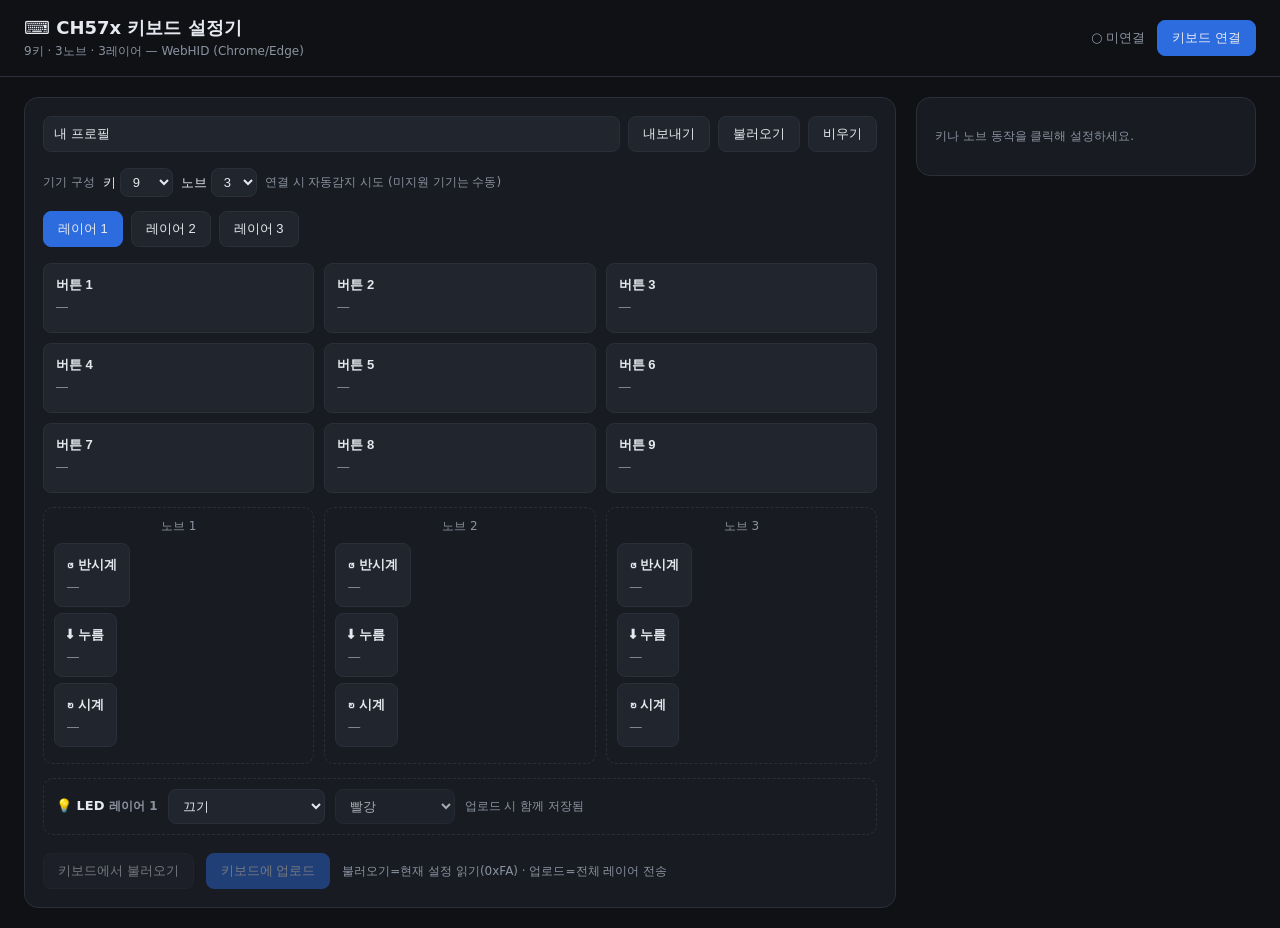
==== web/index.html @ 6733ec05 "UI: 기기 구성 수동 선택(키/노브 개수) + 자동감지 best-effort 폴백 - 0xfb 미지원 펌웨어용 수동 셀렉터(localStorage 저장) - 자동감지 성공 시 자" ====
<!DOCTYPE html>
<html lang="ko">
<head>
  <meta charset="UTF-8">
  <meta name="viewport" content="width=device-width, initial-scale=1.0">
  <title>CH57x 매크로 키보드 설정기</title>
  <link rel="stylesheet" href="style.css">
</head>
<body>
  <header>
    <div class="brand">
      <h1>⌨ CH57x 키보드 설정기</h1>
      <span class="dim">9키 · 3노브 · 3레이어 — WebHID (Chrome/Edge)</span>
    </div>
    <div class="hdr-actions">
      <span id="status" class="status off">○ 미연결</span>
      <button id="connectBtn" class="primary">키보드 연결</button>
    </div>
  </header>

  <main>
    <section class="panel">
      <div class="profile-bar">
        <input id="profileName" placeholder="프로필 이름">
        <button id="exportBtn">내보내기</button>
        <label class="filebtn">불러오기<input id="importInput" type="file" accept="application/json" hidden></label>
        <button id="resetBtn">비우기</button>
      </div>
      <div class="dev-cfg">
        <span class="dim">기기 구성</span>
        <label>키 <select id="cfgKeys"></select></label>
        <label>노브 <select id="cfgKnobs"></select></label>
        <span class="dim">연결 시 자동감지 시도 (미지원 기기는 수동)</span>
      </div>
      <div id="layers" class="tabs"></div>
      <div id="buttonGrid" class="grid"></div>
      <div id="knobPanel" class="knobs"></div>

      <div class="led-bar">
        <span class="led-title">💡 LED <span id="ledLayerLabel" class="dim"></span></span>
        <select id="ledMode"></select>
        <select id="ledColor"></select>
        <span class="dim">업로드 시 함께 저장됨</span>
      </div>
      <div class="upload-bar">
        <button id="downloadBtn" disabled>키보드에서 불러오기</button>
        <button id="uploadBtn" class="primary" disabled>키보드에 업로드</button>
        <progress id="progress" value="0" max="1" style="display:none"></progress>
        <span class="dim">불러오기=현재 설정 읽기(0xFA) · 업로드=전체 레이어 전송</span>
      </div>
      <details id="diagWrap" class="dbg" style="display:none">
        <summary>장치 진단 (REPORT_ID 확정용)</summary>
        <pre id="diag"></pre>
      </details>

      <details id="reWrap" class="dbg" style="display:none">
        <summary>🔬 RE 콘솔 — 현재 설정 읽기 실험 (input report id 3 탐색)</summary>
        <p class="hint">키보드가 보내는 input 리포트를 실시간 표시합니다. 아래로 후보 명령을 보내고
          응답이 오는지 관찰하세요. (보내는 바이트는 03 으로 시작 — 03 은 리포트ID로 자동 처리)</p>
        <div class="re-send">
          <input id="reHex" placeholder="예: 03 fb 00  또는  03 f1 01" value="03 fb 00">
          <button id="reSend">전송</button>
          <button id="reClear">로그 지우기</button>
        </div>
        <div class="re-presets">
          <button class="re-probe" data-hex="03 fb 00">03 fb (읽기?)</button>
          <button class="re-probe" data-hex="03 f1 00">03 f1</button>
          <button class="re-probe" data-hex="03 fc 00">03 fc</button>
          <button class="re-probe" data-hex="03 a1 00">03 a1</button>
          <button class="re-probe" data-hex="03 fe 01 01">03 fe 01 01 (키1 조회?)</button>
          <button class="re-probe" data-hex="03 fd fe ff">03 fd fe ff (종료)</button>
        </div>
        <pre id="reLog">대기 중… (연결 후 키를 눌러보거나 명령을 전송하세요)</pre>
      </details>
    </section>

    <aside id="editor" class="panel editor"></aside>
  </main>

  <div id="toast" class="toast"></div>
  <script type="module" src="js/app.js"></script>
</body>
</html>
---- web/style.css ----
:root {
  --bg: #0f1115; --panel: #181b22; --tile: #21252e; --tile-sel: #2d6cdf;
  --border: #2a2f3a; --text: #e6e9ef; --dim: #8b93a1; --primary: #2d6cdf; --ok: #34c759;
}
* { box-sizing: border-box; }
body {
  margin: 0; background: var(--bg); color: var(--text);
  font-family: -apple-system, "Segoe UI", "Malgun Gothic", system-ui, sans-serif;
}
header {
  display: flex; justify-content: space-between; align-items: center;
  padding: 16px 24px; border-bottom: 1px solid var(--border);
}
.brand h1 { margin: 0; font-size: 18px; }
.dim { color: var(--dim); font-size: 12px; }
.hdr-actions { display: flex; align-items: center; gap: 12px; }
.status { font-size: 13px; }
.status.ok { color: var(--ok); }
.status.off { color: var(--dim); }

button, .filebtn {
  background: var(--tile); color: var(--text); border: 1px solid var(--border);
  border-radius: 8px; padding: 8px 14px; font-size: 13px; cursor: pointer;
}
button:hover, .filebtn:hover { border-color: var(--primary); }
button.primary { background: var(--primary); border-color: var(--primary); }
button:disabled { opacity: .45; cursor: not-allowed; }

main { display: grid; grid-template-columns: 1fr 340px; gap: 20px; padding: 20px 24px; align-items: start; }
.panel { background: var(--panel); border: 1px solid var(--border); border-radius: 14px; padding: 18px; }

.profile-bar { display: flex; gap: 8px; margin-bottom: 16px; }
.profile-bar input { flex: 1; }
input, select {
  background: var(--tile); color: var(--text); border: 1px solid var(--border);
  border-radius: 8px; padding: 8px 10px; font-size: 13px;
}

.dev-cfg { display: flex; align-items: center; gap: 8px; margin-bottom: 14px; flex-wrap: wrap; font-size: 13px; }
.dev-cfg label { color: var(--text); display: inline-flex; align-items: center; gap: 4px; }
.dev-cfg select { padding: 5px 8px; }
.tabs { display: flex; gap: 8px; margin-bottom: 16px; }
.tab.active { background: var(--primary); border-color: var(--primary); }
.tab.act { margin-left: auto; background: transparent; }
.tab.act:hover:not(:disabled) { border-color: var(--ok); color: var(--ok); }

.led-bar { display: flex; align-items: center; gap: 10px; margin-top: 14px; flex-wrap: wrap;
  padding: 10px 12px; border: 1px dashed var(--border); border-radius: 10px; }
.led-title { font-size: 13px; font-weight: 600; }
.led-bar select { min-width: 120px; }

.grid { display: grid; grid-template-columns: repeat(3, 1fr); gap: 10px; }
.tile {
  display: flex; flex-direction: column; align-items: flex-start; gap: 6px;
  min-height: 70px; padding: 12px; text-align: left;
}
.tile.sel { border-color: var(--tile-sel); box-shadow: 0 0 0 2px rgba(45,108,223,.35); }
.tile-top { font-weight: 600; font-size: 13px; }
.tile-sub { color: var(--dim); font-size: 12px; word-break: break-all; }

.knobs { display: grid; grid-template-columns: repeat(3, 1fr); gap: 10px; margin-top: 14px; }
.knob { border: 1px dashed var(--border); border-radius: 10px; padding: 10px; }
.knob-h { font-size: 12px; color: var(--dim); margin-bottom: 8px; text-align: center; }
.knob .tile { min-height: 48px; margin-bottom: 6px; }

.upload-bar { display: flex; align-items: center; gap: 12px; margin-top: 18px; flex-wrap: wrap; }
progress { width: 160px; }

.editor h3 { margin: 0 0 12px; font-size: 15px; }
.editor label { display: block; margin: 10px 0; font-size: 13px; color: var(--dim); }
.editor select, .editor input[type=number] { width: 100%; margin-top: 4px; }
.mods { display: flex; flex-wrap: wrap; gap: 10px; margin: 10px 0; }
.chk { display: inline-flex !important; align-items: center; gap: 5px; margin: 0 !important; color: var(--text); }
.chk input { width: auto; }
.ed-actions { display: flex; gap: 8px; margin-top: 14px; }
.hint { color: var(--dim); font-size: 12px; }
.dbg { margin-top: 14px; }
.dbg pre { background: #0b0d11; border: 1px solid var(--border); border-radius: 8px; padding: 10px; font-size: 11px; overflow-x: auto; color: #9fe6a0; white-space: pre-wrap; word-break: break-all; max-height: 280px; overflow-y: auto; }
.re-send { display: flex; gap: 8px; margin: 8px 0; }
.re-send input { flex: 1; font-family: monospace; }
.re-presets { display: flex; flex-wrap: wrap; gap: 6px; margin-bottom: 8px; }
.re-probe { font-size: 11px; padding: 5px 9px; font-family: monospace; }

.toast {
  position: fixed; bottom: 24px; left: 50%; transform: translateX(-50%) translateY(20px);
  background: #000; border: 1px solid var(--border); padding: 10px 18px; border-radius: 10px;
  opacity: 0; transition: .25s; pointer-events: none; font-size: 13px;
}
.toast.show { opacity: 1; transform: translateX(-50%) translateY(0); }

@media (max-width: 800px) { main { grid-template-columns: 1fr; } }
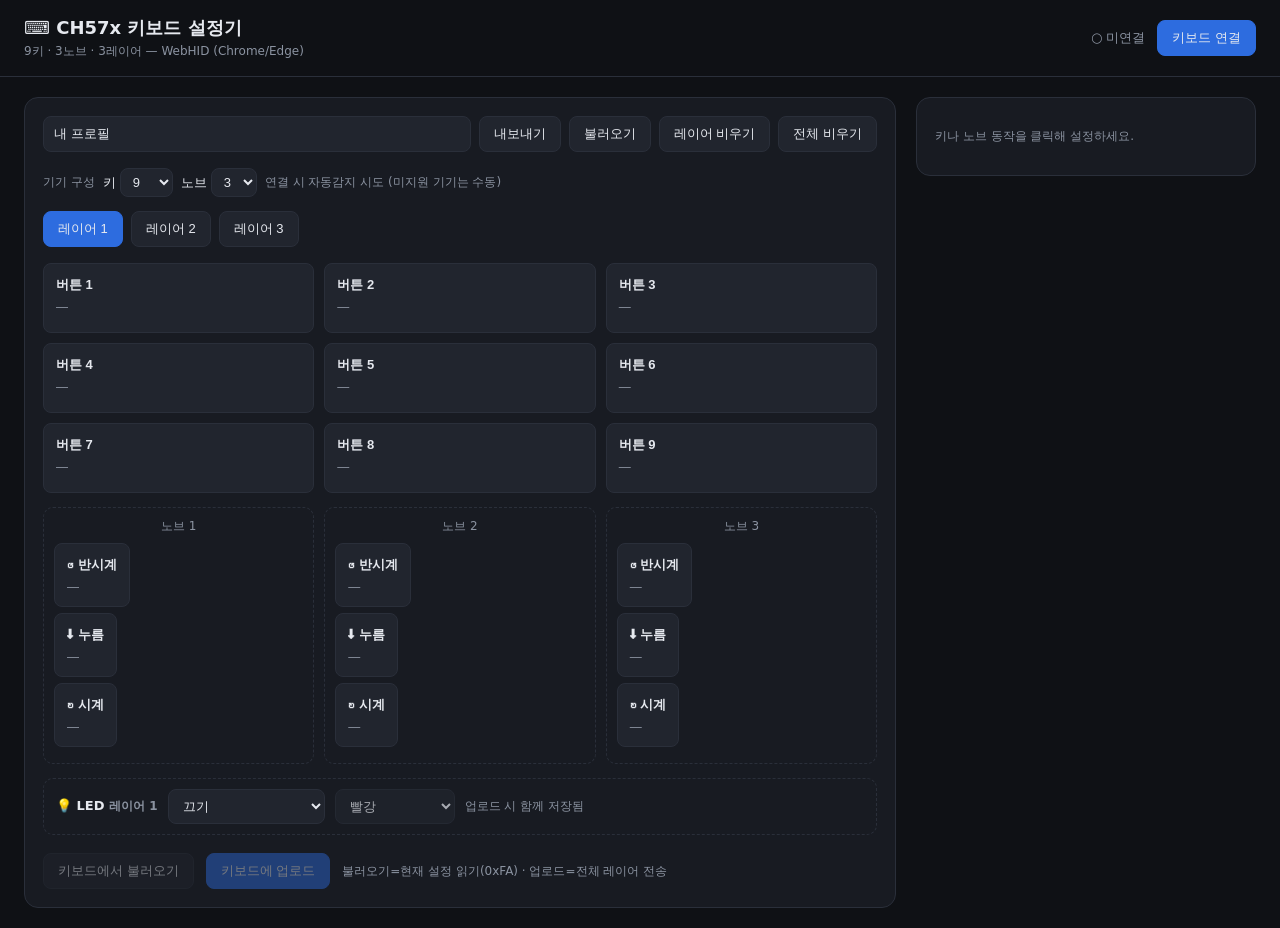
==== commit ec3066c1: "기능 4종: 상용구(텍스트매크로)·다단계 시퀀스·레이어/전체 비우기·마우스 UI 정리 - 상용구: 텍스트 입력 → 키 시퀀스 자동변환(US배열, 최대18자), CHAR_TO_ACC" ====
--- a/web/index.html
+++ b/web/index.html
@@ -24,7 +24,8 @@
         <input id="profileName" placeholder="프로필 이름">
         <button id="exportBtn">내보내기</button>
         <label class="filebtn">불러오기<input id="importInput" type="file" accept="application/json" hidden></label>
-        <button id="resetBtn">비우기</button>
+        <button id="clearLayerBtn">레이어 비우기</button>
+        <button id="resetBtn">전체 비우기</button>
       </div>
       <div class="dev-cfg">
         <span class="dim">기기 구성</span>
--- a/web/style.css
+++ b/web/style.css
@@ -72,6 +72,13 @@
 .mods { display: flex; flex-wrap: wrap; gap: 10px; margin: 10px 0; }
 .chk { display: inline-flex !important; align-items: center; gap: 5px; margin: 0 !important; color: var(--text); }
 .chk input { width: auto; }
+.editor textarea { width: 100%; margin-top: 4px; background: var(--tile); color: var(--text); border: 1px solid var(--border); border-radius: 8px; padding: 8px 10px; font-size: 13px; resize: vertical; font-family: inherit; }
+.step { display: flex; align-items: center; gap: 8px; padding: 8px; margin: 6px 0; border: 1px solid var(--border); border-radius: 8px; flex-wrap: wrap; }
+.step-n { width: 18px; height: 18px; flex: none; display: flex; align-items: center; justify-content: center; background: var(--primary); border-radius: 50%; font-size: 11px; }
+.step .mods { margin: 0; gap: 6px; }
+.step .step-key { flex: 1; min-width: 90px; }
+.step-del { padding: 3px 8px; font-size: 11px; }
+#addStep { font-size: 12px; padding: 6px 10px; margin-top: 4px; }
 .ed-actions { display: flex; gap: 8px; margin-top: 14px; }
 .hint { color: var(--dim); font-size: 12px; }
 .dbg { margin-top: 14px; }
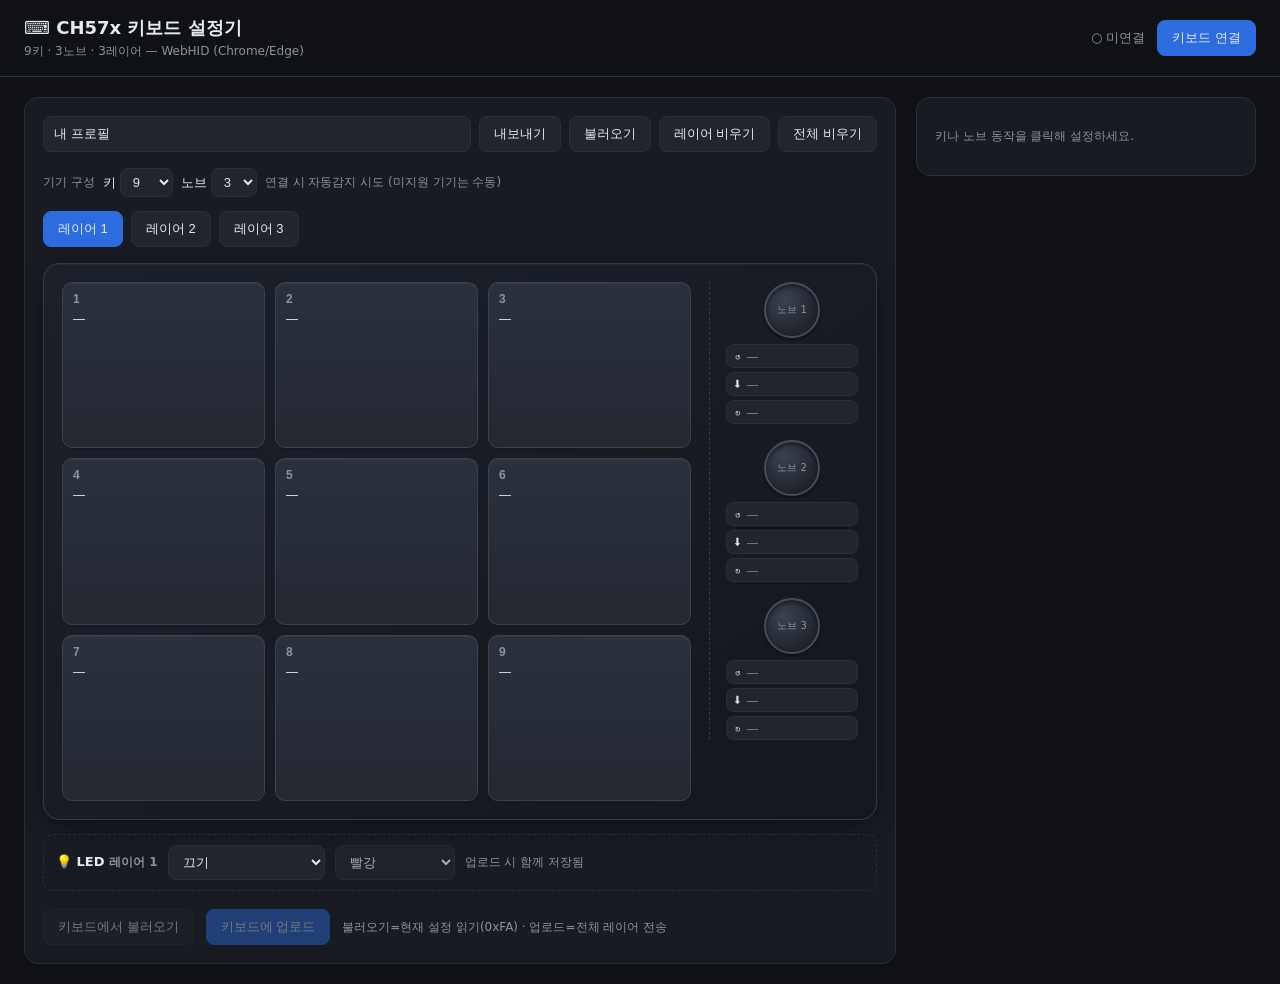
==== commit 24be22a5: "UX 개편: 실기형 디바이스 레이아웃(키캡 3x3 + 우측 노브 다이얼) + 동작종류 버튼화 - 디바이스 프레임/키캡 스타일(바인딩시 강조), 노브를 오른쪽 다이얼+액션칩으로 - " ====
--- a/web/index.html
+++ b/web/index.html
@@ -34,8 +34,10 @@
         <span class="dim">연결 시 자동감지 시도 (미지원 기기는 수동)</span>
       </div>
       <div id="layers" class="tabs"></div>
-      <div id="buttonGrid" class="grid"></div>
-      <div id="knobPanel" class="knobs"></div>
+      <div id="device" class="device">
+        <div id="keys" class="keys"></div>
+        <div id="dials" class="dials"></div>
+      </div>
 
       <div class="led-bar">
         <span class="led-title">💡 LED <span id="ledLayerLabel" class="dim"></span></span>
--- a/web/style.css
+++ b/web/style.css
@@ -49,19 +49,53 @@
 .led-title { font-size: 13px; font-weight: 600; }
 .led-bar select { min-width: 120px; }
 
-.grid { display: grid; grid-template-columns: repeat(3, 1fr); gap: 10px; }
-.tile {
+/* realistic device frame: keys on left, knobs on right */
+.device {
+  display: flex; gap: 18px; align-items: flex-start;
+  background: linear-gradient(145deg, #1c2029, #14171d);
+  border: 1px solid #333a47; border-radius: 16px; padding: 18px;
+  box-shadow: inset 0 1px 0 rgba(255,255,255,.04), 0 6px 20px rgba(0,0,0,.35);
+}
+.keys { display: grid; gap: 10px; flex: 1; }
+.keycap {
   display: flex; flex-direction: column; align-items: flex-start; gap: 6px;
-  min-height: 70px; padding: 12px; text-align: left;
+  aspect-ratio: 1 / 0.82; min-height: 72px; padding: 9px 10px; text-align: left;
+  background: linear-gradient(180deg, #2b313c, #232831);
+  border: 1px solid #3a4250; border-radius: 10px;
+  box-shadow: 0 2px 0 #161a20, inset 0 1px 0 rgba(255,255,255,.05);
+  transition: transform .05s, border-color .1s;
 }
-.tile.sel { border-color: var(--tile-sel); box-shadow: 0 0 0 2px rgba(45,108,223,.35); }
-.tile-top { font-weight: 600; font-size: 13px; }
-.tile-sub { color: var(--dim); font-size: 12px; word-break: break-all; }
+.keycap:hover { border-color: var(--primary); }
+.keycap:active { transform: translateY(1px); }
+.keycap.bound { border-color: #3f6; box-shadow: 0 2px 0 #161a20, inset 0 0 0 1px rgba(51,255,120,.12); }
+.keycap.sel { border-color: var(--tile-sel) !important; box-shadow: 0 0 0 2px rgba(45,108,223,.5); }
+.cap-n { font-weight: 700; font-size: 12px; color: var(--dim); }
+.cap-sum { font-size: 12px; word-break: break-all; line-height: 1.25; }
 
-.knobs { display: grid; grid-template-columns: repeat(3, 1fr); gap: 10px; margin-top: 14px; }
-.knob { border: 1px dashed var(--border); border-radius: 10px; padding: 10px; }
-.knob-h { font-size: 12px; color: var(--dim); margin-bottom: 8px; text-align: center; }
-.knob .tile { min-height: 48px; margin-bottom: 6px; }
+.dials { display: flex; flex-direction: column; gap: 16px; padding-left: 4px; border-left: 1px dashed #333a47; padding-left: 16px; }
+.dial-wrap { display: flex; flex-direction: column; align-items: center; gap: 6px; }
+.dial-circle {
+  width: 56px; height: 56px; border-radius: 50%;
+  background: radial-gradient(circle at 35% 30%, #3a4250, #20242c 70%);
+  border: 2px solid #444c5b; box-shadow: inset 0 2px 4px rgba(0,0,0,.5), 0 2px 3px rgba(0,0,0,.4);
+  display: flex; align-items: center; justify-content: center;
+}
+.dial-circle span { font-size: 10px; color: var(--dim); text-align: center; }
+.dial-acts { display: flex; flex-direction: column; gap: 4px; width: 132px; }
+.dial-chip {
+  display: flex; align-items: center; gap: 6px; padding: 5px 8px; text-align: left;
+  background: var(--tile); border: 1px solid var(--border); border-radius: 7px; font-size: 11px;
+}
+.dial-chip:hover { border-color: var(--primary); }
+.dial-chip.bound { border-color: rgba(51,255,120,.4); }
+.dial-chip.sel { border-color: var(--tile-sel); box-shadow: 0 0 0 2px rgba(45,108,223,.4); }
+.chip-ic { flex: none; }
+.chip-sum { color: var(--dim); word-break: break-all; }
+
+/* editor action-type as buttons (not dropdown) */
+.type-btns { display: flex; flex-wrap: wrap; gap: 6px; margin-bottom: 12px; }
+.type-btn { font-size: 12px; padding: 6px 10px; }
+.type-btn.active { background: var(--primary); border-color: var(--primary); }
 
 .upload-bar { display: flex; align-items: center; gap: 12px; margin-top: 18px; flex-wrap: wrap; }
 progress { width: 160px; }
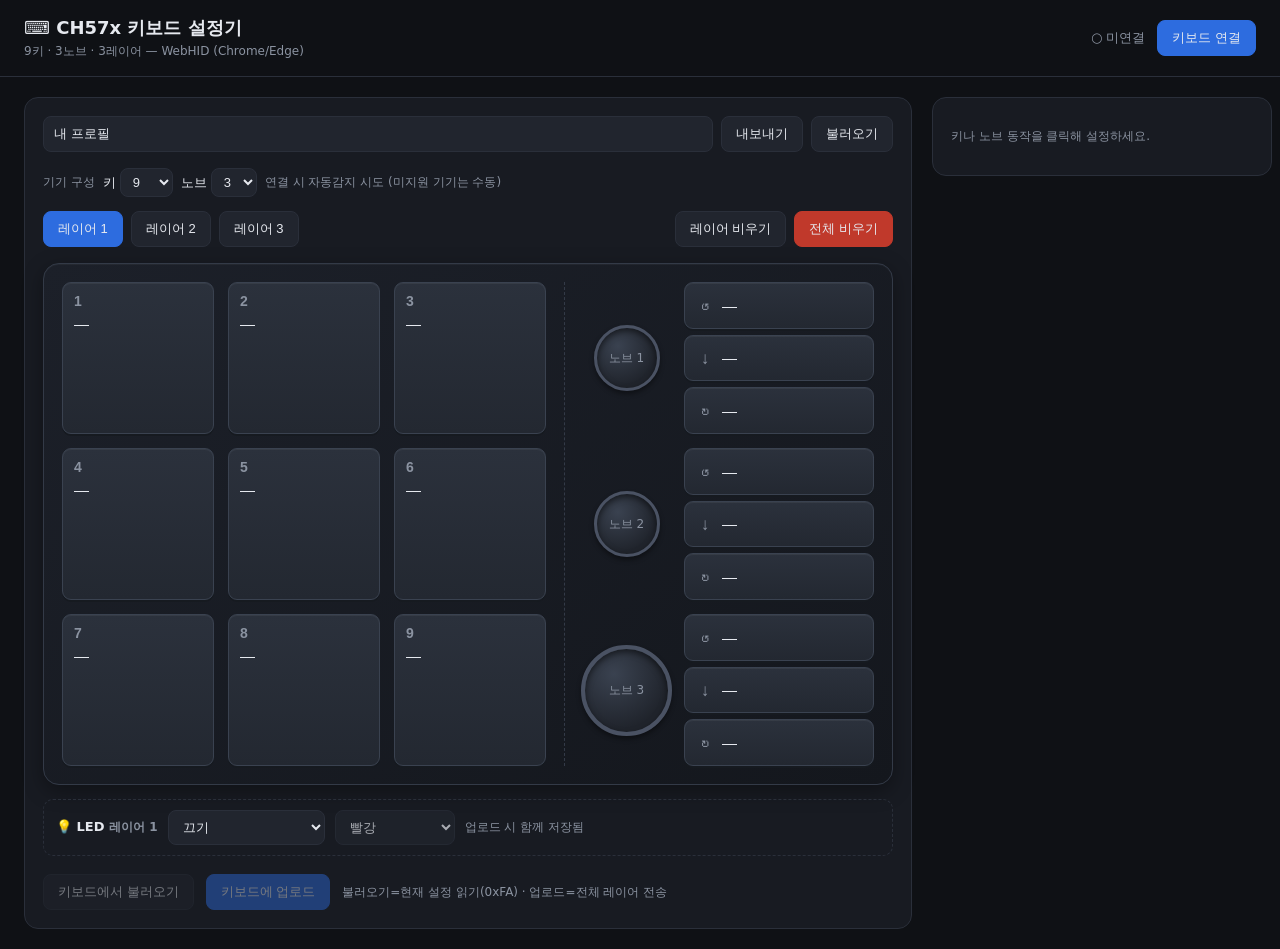
==== commit 72f6231b: "UX: 비우기 버튼을 레이어 줄 우측끝으로(전체비우기 빨강) + board로 우측 정렬 + 그리드 3행 고정(열=키수/3) Co-Authored-By: Claude Opus 4.7" ====
--- a/web/index.html
+++ b/web/index.html
@@ -24,8 +24,6 @@
         <input id="profileName" placeholder="프로필 이름">
         <button id="exportBtn">내보내기</button>
         <label class="filebtn">불러오기<input id="importInput" type="file" accept="application/json" hidden></label>
-        <button id="clearLayerBtn">레이어 비우기</button>
-        <button id="resetBtn">전체 비우기</button>
       </div>
       <div class="dev-cfg">
         <span class="dim">기기 구성</span>
@@ -33,17 +31,24 @@
         <label>노브 <select id="cfgKnobs"></select></label>
         <span class="dim">연결 시 자동감지 시도 (미지원 기기는 수동)</span>
       </div>
-      <div id="layers" class="tabs"></div>
-      <div id="device" class="device">
-        <div id="keys" class="keys"></div>
-        <div id="dials" class="dials"></div>
-      </div>
-
-      <div class="led-bar">
-        <span class="led-title">💡 LED <span id="ledLayerLabel" class="dim"></span></span>
-        <select id="ledMode"></select>
-        <select id="ledColor"></select>
-        <span class="dim">업로드 시 함께 저장됨</span>
+      <div class="board">
+        <div class="layer-row">
+          <div id="layers" class="tabs"></div>
+          <div class="layer-clear">
+            <button id="clearLayerBtn">레이어 비우기</button>
+            <button id="resetBtn" class="danger">전체 비우기</button>
+          </div>
+        </div>
+        <div id="device" class="device">
+          <div id="keys" class="keys"></div>
+          <div id="dials" class="dials"></div>
+        </div>
+        <div class="led-bar">
+          <span class="led-title">💡 LED <span id="ledLayerLabel" class="dim"></span></span>
+          <select id="ledMode"></select>
+          <select id="ledColor"></select>
+          <span class="dim">업로드 시 함께 저장됨</span>
+        </div>
       </div>
       <div class="upload-bar">
         <button id="downloadBtn" disabled>키보드에서 불러오기</button>
--- a/web/style.css
+++ b/web/style.css
@@ -1,6 +1,7 @@
 :root {
   --bg: #0f1115; --panel: #181b22; --tile: #21252e; --tile-sel: #2d6cdf;
   --border: #2a2f3a; --text: #e6e9ef; --dim: #8b93a1; --primary: #2d6cdf; --ok: #34c759;
+  --cap: 152px;   /* keycap edge; knob's 3 action buttons total this height */
 }
 * { box-sizing: border-box; }
 body {
@@ -39,7 +40,13 @@
 .dev-cfg { display: flex; align-items: center; gap: 8px; margin-bottom: 14px; flex-wrap: wrap; font-size: 13px; }
 .dev-cfg label { color: var(--text); display: inline-flex; align-items: center; gap: 4px; }
 .dev-cfg select { padding: 5px 8px; }
-.tabs { display: flex; gap: 8px; margin-bottom: 16px; }
+/* board wraps layer-row + device + led so their right edges align with the device box */
+.board { width: fit-content; }
+.layer-row { display: flex; align-items: center; gap: 8px; margin-bottom: 16px; }
+.layer-clear { margin-left: auto; display: flex; gap: 8px; }
+button.danger { background: #c0392b; border-color: #c0392b; }
+button.danger:hover { border-color: #e25; background: #d0402f; }
+.tabs { display: flex; gap: 8px; }
 .tab.active { background: var(--primary); border-color: var(--primary); }
 .tab.act { margin-left: auto; background: transparent; }
 .tab.act:hover:not(:disabled) { border-color: var(--ok); color: var(--ok); }
@@ -51,46 +58,45 @@
 
 /* realistic device frame: keys on left, knobs on right */
 .device {
-  display: flex; gap: 18px; align-items: flex-start;
+  display: flex; gap: 18px; align-items: flex-start; width: fit-content;
   background: linear-gradient(145deg, #1c2029, #14171d);
   border: 1px solid #333a47; border-radius: 16px; padding: 18px;
   box-shadow: inset 0 1px 0 rgba(255,255,255,.04), 0 6px 20px rgba(0,0,0,.35);
 }
-.keys { display: grid; gap: 10px; flex: 1; }
-.keycap {
-  display: flex; flex-direction: column; align-items: flex-start; gap: 6px;
-  aspect-ratio: 1 / 0.82; min-height: 72px; padding: 9px 10px; text-align: left;
+/* shared keycap look (used by keys AND knob action buttons — same theme) */
+.keycap, .dial-chip {
+  display: flex; align-items: flex-start; gap: 5px; text-align: left;
   background: linear-gradient(180deg, #2b313c, #232831);
-  border: 1px solid #3a4250; border-radius: 10px;
+  border: 1px solid #3a4250; border-radius: 9px;
   box-shadow: 0 2px 0 #161a20, inset 0 1px 0 rgba(255,255,255,.05);
   transition: transform .05s, border-color .1s;
 }
-.keycap:hover { border-color: var(--primary); }
-.keycap:active { transform: translateY(1px); }
-.keycap.bound { border-color: #3f6; box-shadow: 0 2px 0 #161a20, inset 0 0 0 1px rgba(51,255,120,.12); }
-.keycap.sel { border-color: var(--tile-sel) !important; box-shadow: 0 0 0 2px rgba(45,108,223,.5); }
-.cap-n { font-weight: 700; font-size: 12px; color: var(--dim); }
-.cap-sum { font-size: 12px; word-break: break-all; line-height: 1.25; }
+.keycap, .dial-chip { border-color: var(--led, #3a4250); }
+.keycap:hover, .dial-chip:hover { border-color: var(--primary); }
+.keycap:active, .dial-chip:active { transform: translateY(1px); }
+.keycap.bound, .dial-chip.bound { border-color: var(--led, #3f6); }
+.keycap.sel, .dial-chip.sel { box-shadow: 0 2px 0 #161a20, 0 0 0 2px var(--tile-sel); }
 
-.dials { display: flex; flex-direction: column; gap: 16px; padding-left: 4px; border-left: 1px dashed #333a47; padding-left: 16px; }
-.dial-wrap { display: flex; flex-direction: column; align-items: center; gap: 6px; }
+.keys { display: grid; gap: 14px; }
+.keycap { flex-direction: column; width: var(--cap); height: var(--cap); padding: 10px 11px; overflow: hidden; }
+.cap-n { font-weight: 700; font-size: 14px; color: var(--dim); }
+.cap-sum { font-size: 15px; word-break: break-all; line-height: 1.3; color: var(--text); }
+
+.dials { display: flex; flex-direction: column; gap: 14px; padding-left: 16px; border-left: 1px dashed #333a47; }
+.dial-wrap { display: flex; flex-direction: row; align-items: center; gap: 12px; width: 100%; }
+.dial-slot { flex: none; width: 91px; display: flex; justify-content: center; align-items: center; }
 .dial-circle {
-  width: 56px; height: 56px; border-radius: 50%;
+  flex: none; width: 66px; height: 66px; border-radius: 50%;
   background: radial-gradient(circle at 35% 30%, #3a4250, #20242c 70%);
-  border: 2px solid #444c5b; box-shadow: inset 0 2px 4px rgba(0,0,0,.5), 0 2px 3px rgba(0,0,0,.4);
+  border: 3px solid #4a5263; box-shadow: inset 0 3px 6px rgba(0,0,0,.5), 0 3px 5px rgba(0,0,0,.4);
   display: flex; align-items: center; justify-content: center;
 }
-.dial-circle span { font-size: 10px; color: var(--dim); text-align: center; }
-.dial-acts { display: flex; flex-direction: column; gap: 4px; width: 132px; }
-.dial-chip {
-  display: flex; align-items: center; gap: 6px; padding: 5px 8px; text-align: left;
-  background: var(--tile); border: 1px solid var(--border); border-radius: 7px; font-size: 11px;
-}
-.dial-chip:hover { border-color: var(--primary); }
-.dial-chip.bound { border-color: rgba(51,255,120,.4); }
-.dial-chip.sel { border-color: var(--tile-sel); box-shadow: 0 0 0 2px rgba(45,108,223,.4); }
-.chip-ic { flex: none; }
-.chip-sum { color: var(--dim); word-break: break-all; }
+.dial-circle.big { width: 91px; height: 91px; border-width: 4px; }
+.dial-circle span { font-size: 12px; color: var(--dim); text-align: center; }
+.dial-acts { display: flex; flex-direction: column; gap: 6px; width: 190px; height: var(--cap); margin-left: auto; }
+.dial-chip { align-items: center; gap: 7px; padding: 6px 10px; flex: 1; min-height: 0; }
+.chip-ic { flex: none; width: 20px; text-align: center; font-size: 17px; line-height: 1; color: var(--dim); font-variant-emoji: text; }
+.chip-sum { font-size: 15px; word-break: break-all; line-height: 1.3; color: var(--text); }
 
 /* editor action-type as buttons (not dropdown) */
 .type-btns { display: flex; flex-wrap: wrap; gap: 6px; margin-bottom: 12px; }
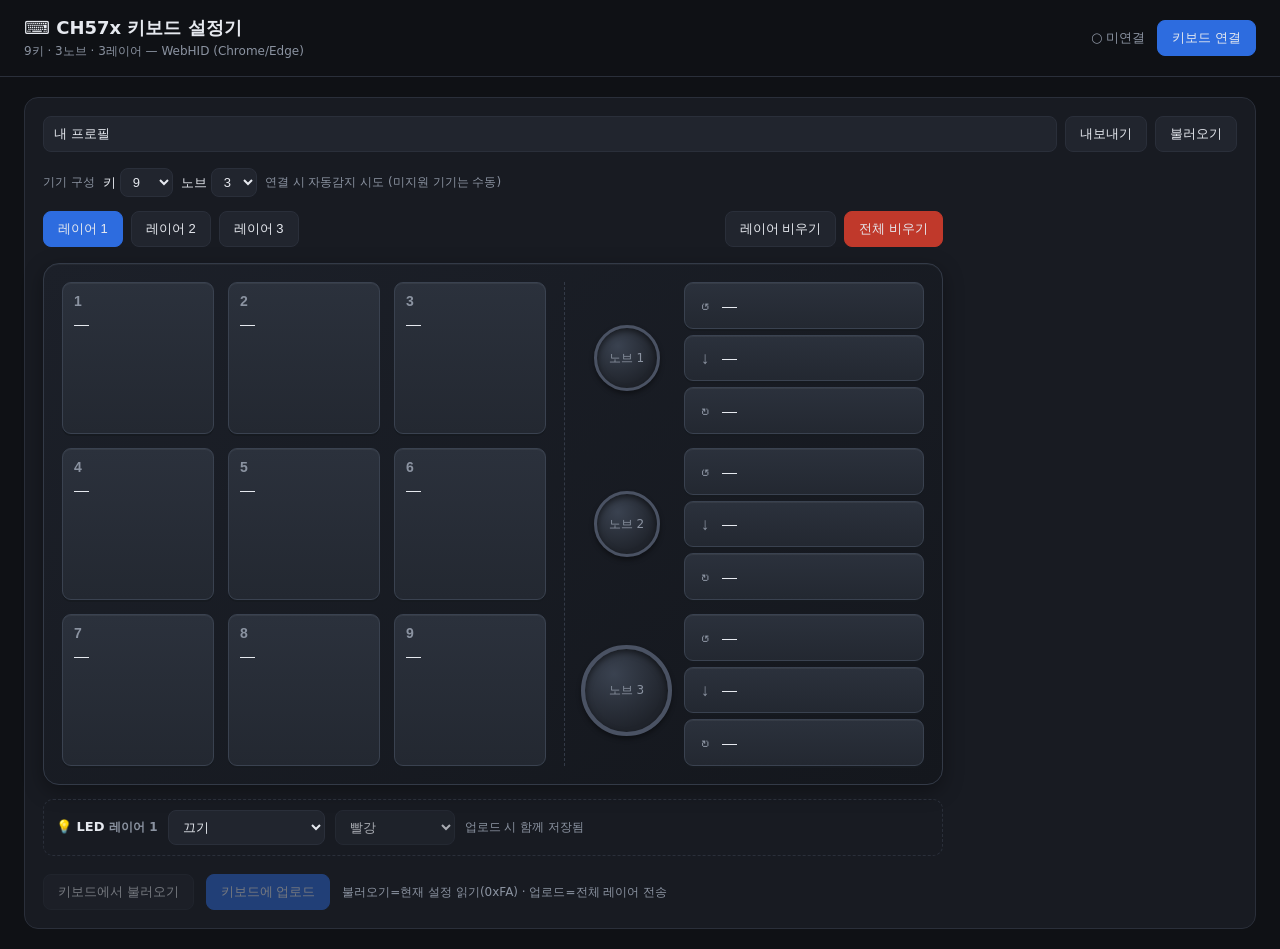
==== commit c0344c29: "UX: 설정을 모달로 전환 + 마우스 휠 위/아래 토글(±1 숫자 제거) + 마우스 요약에 수정자·방향 표시 + 노브 액션폭 확대(240) Co-Authored-By: Claude" ====
--- a/web/index.html
+++ b/web/index.html
@@ -81,9 +81,14 @@
         <pre id="reLog">대기 중… (연결 후 키를 눌러보거나 명령을 전송하세요)</pre>
       </details>
     </section>
+  </main>
 
-    <aside id="editor" class="panel editor"></aside>
-  </main>
+  <div id="modal" class="modal" hidden>
+    <div class="modal-card panel editor">
+      <button id="modalClose" class="modal-x" title="닫기">✕</button>
+      <div id="editor"></div>
+    </div>
+  </div>
 
   <div id="toast" class="toast"></div>
   <script type="module" src="js/app.js"></script>
--- a/web/style.css
+++ b/web/style.css
@@ -27,7 +27,7 @@
 button.primary { background: var(--primary); border-color: var(--primary); }
 button:disabled { opacity: .45; cursor: not-allowed; }
 
-main { display: grid; grid-template-columns: 1fr 340px; gap: 20px; padding: 20px 24px; align-items: start; }
+main { padding: 20px 24px; }
 .panel { background: var(--panel); border: 1px solid var(--border); border-radius: 14px; padding: 18px; }
 
 .profile-bar { display: flex; gap: 8px; margin-bottom: 16px; }
@@ -93,7 +93,7 @@
 }
 .dial-circle.big { width: 91px; height: 91px; border-width: 4px; }
 .dial-circle span { font-size: 12px; color: var(--dim); text-align: center; }
-.dial-acts { display: flex; flex-direction: column; gap: 6px; width: 190px; height: var(--cap); margin-left: auto; }
+.dial-acts { display: flex; flex-direction: column; gap: 6px; width: 240px; height: var(--cap); margin-left: auto; }
 .dial-chip { align-items: center; gap: 7px; padding: 6px 10px; flex: 1; min-height: 0; }
 .chip-ic { flex: none; width: 20px; text-align: center; font-size: 17px; line-height: 1; color: var(--dim); font-variant-emoji: text; }
 .chip-sum { font-size: 15px; word-break: break-all; line-height: 1.3; color: var(--text); }
@@ -119,6 +119,9 @@
 .step .step-key { flex: 1; min-width: 90px; }
 .step-del { padding: 3px 8px; font-size: 11px; }
 #addStep { font-size: 12px; padding: 6px 10px; margin-top: 4px; }
+.toggle-row { display: flex; gap: 8px; margin-top: 4px; }
+.toggle { flex: 1; }
+.toggle.active { background: var(--primary); border-color: var(--primary); }
 .ed-actions { display: flex; gap: 8px; margin-top: 14px; }
 .hint { color: var(--dim); font-size: 12px; }
 .dbg { margin-top: 14px; }
@@ -128,6 +131,12 @@
 .re-presets { display: flex; flex-wrap: wrap; gap: 6px; margin-bottom: 8px; }
 .re-probe { font-size: 11px; padding: 5px 9px; font-family: monospace; }
 
+/* editor modal */
+.modal { position: fixed; inset: 0; z-index: 100; display: flex; align-items: center; justify-content: center; background: rgba(0,0,0,.55); }
+.modal[hidden] { display: none; }
+.modal-card { position: relative; width: 400px; max-width: 92vw; max-height: 88vh; overflow: auto; }
+.modal-x { position: absolute; top: 12px; right: 12px; padding: 4px 9px; font-size: 13px; }
+
 .toast {
   position: fixed; bottom: 24px; left: 50%; transform: translateX(-50%) translateY(20px);
   background: #000; border: 1px solid var(--border); padding: 10px 18px; border-radius: 10px;
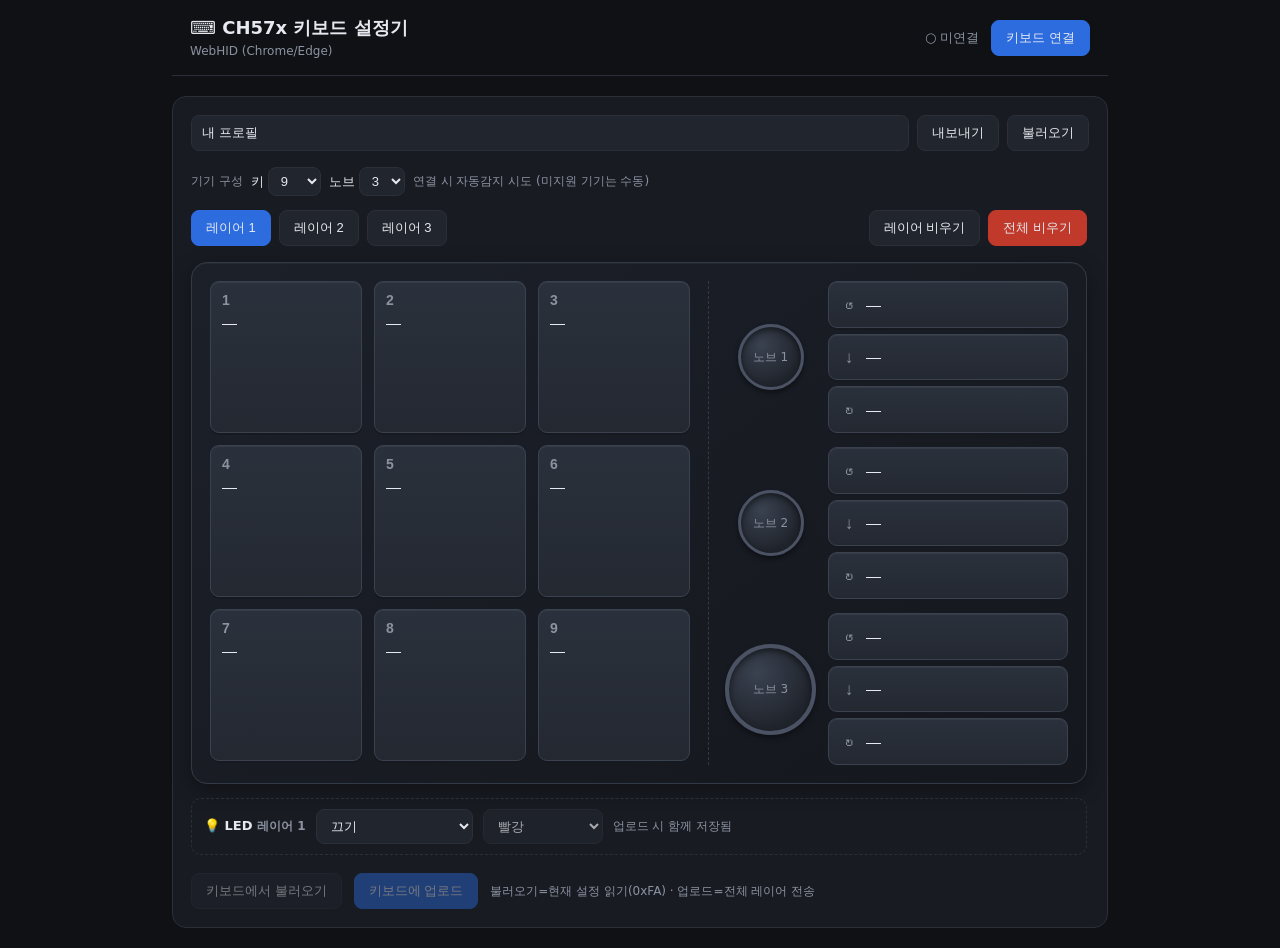
==== commit f59a1e79: "UX: 휠 위/아래 화살표 제거 + 섹션 폭을 키보드 보드 기준으로(JS) 잡고 중앙정렬(.app) Co-Authored-By: Claude Opus 4.7 <noreply@ant" ====
--- a/web/index.html
+++ b/web/index.html
@@ -7,10 +7,11 @@
   <link rel="stylesheet" href="style.css">
 </head>
 <body>
+  <div class="app">
   <header>
     <div class="brand">
       <h1>⌨ CH57x 키보드 설정기</h1>
-      <span class="dim">9키 · 3노브 · 3레이어 — WebHID (Chrome/Edge)</span>
+      <span class="dim">WebHID (Chrome/Edge)</span>
     </div>
     <div class="hdr-actions">
       <span id="status" class="status off">○ 미연결</span>
@@ -82,6 +83,7 @@
       </details>
     </section>
   </main>
+  </div>
 
   <div id="modal" class="modal" hidden>
     <div class="modal-card panel editor">
--- a/web/style.css
+++ b/web/style.css
@@ -8,9 +8,11 @@
   margin: 0; background: var(--bg); color: var(--text);
   font-family: -apple-system, "Segoe UI", "Malgun Gothic", system-ui, sans-serif;
 }
+/* whole app is a centered column whose width tracks the keyboard board (set in JS) */
+.app { margin: 0 auto; min-width: 480px; }
 header {
   display: flex; justify-content: space-between; align-items: center;
-  padding: 16px 24px; border-bottom: 1px solid var(--border);
+  padding: 16px 18px; border-bottom: 1px solid var(--border);
 }
 .brand h1 { margin: 0; font-size: 18px; }
 .dim { color: var(--dim); font-size: 12px; }
@@ -27,7 +29,7 @@
 button.primary { background: var(--primary); border-color: var(--primary); }
 button:disabled { opacity: .45; cursor: not-allowed; }
 
-main { padding: 20px 24px; }
+main { padding: 20px 0; }
 .panel { background: var(--panel); border: 1px solid var(--border); border-radius: 14px; padding: 18px; }
 
 .profile-bar { display: flex; gap: 8px; margin-bottom: 16px; }
@@ -77,7 +79,8 @@
 .keycap.bound, .dial-chip.bound { border-color: var(--led, #3f6); }
 .keycap.sel, .dial-chip.sel { box-shadow: 0 2px 0 #161a20, 0 0 0 2px var(--tile-sel); }
 
-.keys { display: grid; gap: 14px; }
+.keys { display: flex; flex-direction: column; gap: 12px; }
+.key-row { display: flex; gap: 12px; }
 .keycap { flex-direction: column; width: var(--cap); height: var(--cap); padding: 10px 11px; overflow: hidden; }
 .cap-n { font-weight: 700; font-size: 14px; color: var(--dim); }
 .cap-sum { font-size: 15px; word-break: break-all; line-height: 1.3; color: var(--text); }
@@ -99,26 +102,33 @@
 .chip-sum { font-size: 15px; word-break: break-all; line-height: 1.3; color: var(--text); }
 
 /* editor action-type as buttons (not dropdown) */
-.type-btns { display: flex; flex-wrap: wrap; gap: 6px; margin-bottom: 12px; }
-.type-btn { font-size: 12px; padding: 6px 10px; }
+.type-btns { display: flex; flex-wrap: wrap; gap: 6px; margin-bottom: 14px; }
+.type-btn { font-size: 14px; padding: 8px 12px; }
 .type-btn.active { background: var(--primary); border-color: var(--primary); }
 
 .upload-bar { display: flex; align-items: center; gap: 12px; margin-top: 18px; flex-wrap: wrap; }
 progress { width: 160px; }
 
-.editor h3 { margin: 0 0 12px; font-size: 15px; }
-.editor label { display: block; margin: 10px 0; font-size: 13px; color: var(--dim); }
-.editor select, .editor input[type=number] { width: 100%; margin-top: 4px; }
-.mods { display: flex; flex-wrap: wrap; gap: 10px; margin: 10px 0; }
-.chk { display: inline-flex !important; align-items: center; gap: 5px; margin: 0 !important; color: var(--text); }
+.editor h3 { margin: 0 0 14px; font-size: 17px; }
+.editor label { display: block; margin: 12px 0; font-size: 15px; color: var(--dim); }
+.editor select, .editor input[type=number], .editor input[type=text], .editor textarea { width: 100%; margin-top: 5px; font-size: 15px; padding: 9px 11px; }
+.editor textarea { background: var(--tile); color: var(--text); border: 1px solid var(--border); border-radius: 8px; resize: vertical; font-family: inherit; }
+.mods { display: flex; flex-wrap: wrap; gap: 8px; margin: 10px 0; }
+.chk { display: inline-flex !important; align-items: center; gap: 5px; margin: 0 !important; color: var(--text); font-size: 14px; }
 .chk input { width: auto; }
-.editor textarea { width: 100%; margin-top: 4px; background: var(--tile); color: var(--text); border: 1px solid var(--border); border-radius: 8px; padding: 8px 10px; font-size: 13px; resize: vertical; font-family: inherit; }
-.step { display: flex; align-items: center; gap: 8px; padding: 8px; margin: 6px 0; border: 1px solid var(--border); border-radius: 8px; flex-wrap: wrap; }
-.step-n { width: 18px; height: 18px; flex: none; display: flex; align-items: center; justify-content: center; background: var(--primary); border-radius: 50%; font-size: 11px; }
-.step .mods { margin: 0; gap: 6px; }
-.step .step-key { flex: 1; min-width: 90px; }
-.step-del { padding: 3px 8px; font-size: 11px; }
-#addStep { font-size: 12px; padding: 6px 10px; margin-top: 4px; }
+
+.step { padding: 10px; margin: 8px 0; border: 1px solid var(--border); border-radius: 9px; }
+.step-top { display: flex; align-items: center; gap: 8px; margin-bottom: 8px; }
+.step-n { width: 22px; height: 22px; flex: none; display: flex; align-items: center; justify-content: center; background: var(--primary); border-radius: 50%; font-size: 13px; }
+.modkeys { display: flex; gap: 6px; flex: 1; flex-wrap: wrap; }
+.modkey { font-size: 16px; padding: 10px 16px; }
+.modkey.active { background: var(--primary); border-color: var(--primary); }
+.step-bot { display: flex; gap: 8px; }
+.step-key { flex: 1.4; min-width: 0; }
+.step-cap { flex: 1; min-width: 0; cursor: pointer; text-align: center; color: var(--dim); }
+.step-cap:focus { border-color: var(--primary); color: var(--text); }
+.step-del { padding: 4px 9px; font-size: 13px; margin-left: auto; }
+#addStep { font-size: 14px; padding: 7px 12px; margin-top: 4px; }
 .toggle-row { display: flex; gap: 8px; margin-top: 4px; }
 .toggle { flex: 1; }
 .toggle.active { background: var(--primary); border-color: var(--primary); }
@@ -134,7 +144,7 @@
 /* editor modal */
 .modal { position: fixed; inset: 0; z-index: 100; display: flex; align-items: center; justify-content: center; background: rgba(0,0,0,.55); }
 .modal[hidden] { display: none; }
-.modal-card { position: relative; width: 400px; max-width: 92vw; max-height: 88vh; overflow: auto; }
+.modal-card { position: relative; width: 560px; max-width: 94vw; max-height: 90vh; overflow: auto; }
 .modal-x { position: absolute; top: 12px; right: 12px; padding: 4px 9px; font-size: 13px; }
 
 .toast {
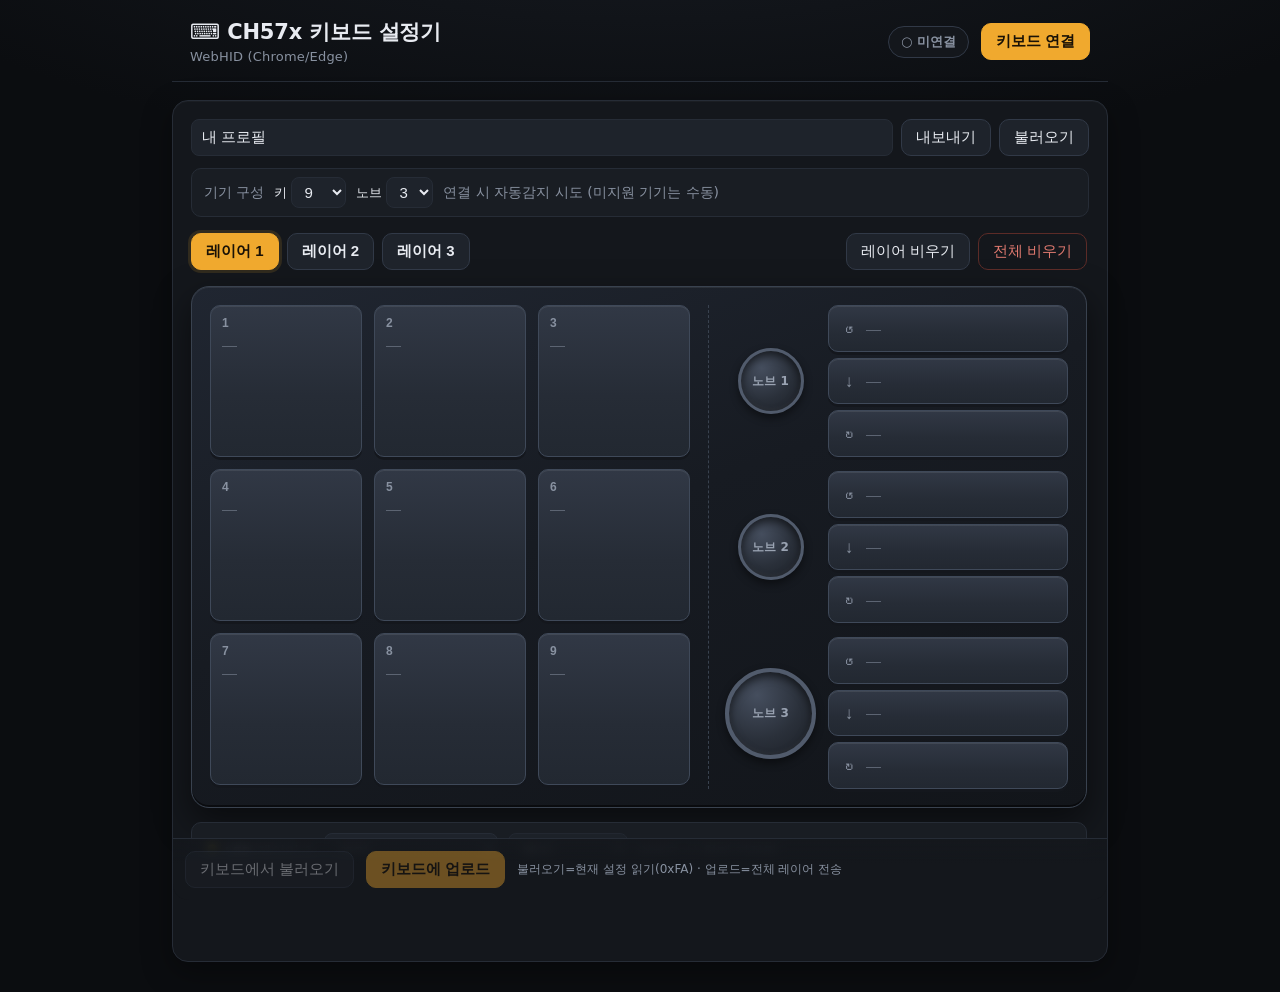
==== commit 5c3b3903: "fix(web): 업로드가 기기 설정을 지우던 것 — 먼저 읽어 보존한다 docs/PROTOCOL.md §2 는 '전송 안 된 키는 펌웨어 기본값으로 되돌아간다' 고 경고하고 '업" ====
--- a/web/index.html
+++ b/web/index.html
@@ -64,8 +64,10 @@
 
       <details id="reWrap" class="dbg" style="display:none">
         <summary>🔬 RE 콘솔 — 현재 설정 읽기 실험 (input report id 3 탐색)</summary>
-        <p class="hint">키보드가 보내는 input 리포트를 실시간 표시합니다. 아래로 후보 명령을 보내고
-          응답이 오는지 관찰하세요. (보내는 바이트는 03 으로 시작 — 03 은 리포트ID로 자동 처리)</p>
+        <p class="hint">여기 뜨는 것은 <b>설정용(벤더) 인터페이스</b>가 보내는 응답뿐입니다.
+          <b>키를 눌러도 아무것도 안 뜨는 것이 정상</b>입니다 — 키 입력은 별도의 키보드 인터페이스로
+          나가고 이 앱은 그것을 열지 않습니다. 아래로 명령을 보내고 응답이 오는지 관찰하세요.
+          (보내는 바이트는 03 으로 시작 — 03 은 리포트ID로 자동 처리)</p>
         <div class="re-send">
           <input id="reHex" placeholder="예: 03 fb 00  또는  03 f1 01" value="03 fb 00">
           <button id="reSend">전송</button>
--- a/web/style.css
+++ b/web/style.css
@@ -1,115 +1,191 @@
+/* ── 팔레트 ────────────────────────────────────────────────────────────────
+   장비를 다루는 도구다. 배경은 계측기 케이스처럼 낮게 깔고, 강조는 한 색(호박색)만 쓴다.
+   호박색을 고른 이유: 이 키보드의 백라이트 색이고, 파랑 일색인 기본 테마와 구별된다.
+   위험(전체 비우기)에만 붉은색을 남기고, 연결됨은 초록 대신 호박색 계열로 묶어 색을 늘리지 않는다. */
 :root {
-  --bg: #0f1115; --panel: #181b22; --tile: #21252e; --tile-sel: #2d6cdf;
-  --border: #2a2f3a; --text: #e6e9ef; --dim: #8b93a1; --primary: #2d6cdf; --ok: #34c759;
+  --bg: #0b0d10;            /* 케이스 바깥 */
+  --panel: #14171c;         /* 카드 */
+  --panel-2: #191d23;       /* 카드 안 보조 면 */
+  --tile: #1e232b;          /* 입력·버튼 */
+  --border: #262c36;        /* 기본 경계 */
+  --border-2: #313947;      /* 도드라지는 경계 */
+  --text: #e8ebf1;
+  --dim: #8891a0;
+  --accent: #f0a92e;        /* 호박색 — 주 강조. 한 곳에만 쓴다 */
+  --accent-ink: #1a1206;    /* 호박색 위 글자 */
+  --accent-soft: #f0a92e22;
+  --primary: var(--accent); /* 옛 이름 유지 — 기존 규칙이 참조한다 */
+  --tile-sel: var(--accent);
+  --ok: #55d18b;
+  --danger: #d4544a;
   --cap: 152px;   /* keycap edge; knob's 3 action buttons total this height */
+  --r: 10px;      /* 기본 라운드 */
 }
 * { box-sizing: border-box; }
 body {
   margin: 0; background: var(--bg); color: var(--text);
   font-family: -apple-system, "Segoe UI", "Malgun Gothic", system-ui, sans-serif;
+  /* 위아래로 아주 옅은 광원 — 평평한 단색 배경보다 장비다운 깊이가 생긴다 */
+  background-image: radial-gradient(1200px 400px at 50% -120px, #171b22 0%, transparent 70%);
+  background-repeat: no-repeat;
 }
 /* whole app is a centered column whose width tracks the keyboard board (set in JS) */
-.app { margin: 0 auto; min-width: 480px; }
+.app { margin: 0 auto; min-width: 480px; padding-bottom: 8px; }
 header {
   display: flex; justify-content: space-between; align-items: center;
-  padding: 16px 18px; border-bottom: 1px solid var(--border);
-}
-.brand h1 { margin: 0; font-size: 18px; }
-.dim { color: var(--dim); font-size: 12px; }
+  gap: 12px; padding: 18px 18px 16px; border-bottom: 1px solid var(--border);
+}
+.brand h1 {
+  margin: 0; font-size: 21px; letter-spacing: -.2px; font-weight: 700;
+  display: flex; align-items: center; gap: 9px;
+}
+.dim { color: var(--dim); font-size: 14px; }
+.brand .dim { font-size: 13px; letter-spacing: .2px; }
 .hdr-actions { display: flex; align-items: center; gap: 12px; }
-.status { font-size: 13px; }
-.status.ok { color: var(--ok); }
+
+/* 연결 여부가 이 앱에서 가장 중요한 상태다 — 알약으로 크게 낸다 */
+.status {
+  font-size: 13px; font-weight: 600; padding: 6px 12px; border-radius: 999px;
+  border: 1px solid var(--border-2); background: var(--panel);
+}
+.status.ok { color: var(--ok); border-color: #2f6a4c; background: #12261c; }
 .status.off { color: var(--dim); }
 
 button, .filebtn {
-  background: var(--tile); color: var(--text); border: 1px solid var(--border);
-  border-radius: 8px; padding: 8px 14px; font-size: 13px; cursor: pointer;
-}
-button:hover, .filebtn:hover { border-color: var(--primary); }
-button.primary { background: var(--primary); border-color: var(--primary); }
-button:disabled { opacity: .45; cursor: not-allowed; }
-
-main { padding: 20px 0; }
-.panel { background: var(--panel); border: 1px solid var(--border); border-radius: 14px; padding: 18px; }
-
-.profile-bar { display: flex; gap: 8px; margin-bottom: 16px; }
+  background: var(--tile); color: var(--text); border: 1px solid var(--border-2);
+  border-radius: var(--r); padding: 8px 14px; font-size: 15px; cursor: pointer;
+  transition: border-color .12s, background .12s, transform .05s;
+  white-space: nowrap; flex: none;   /* 좁은 화면에서 라벨이 세로로 쪼개지던 것 */
+}
+button:hover, .filebtn:hover { border-color: #46505f; background: #232932; }
+button:active { transform: translateY(1px); }
+button.primary {
+  background: var(--accent); border-color: var(--accent); color: var(--accent-ink); font-weight: 700;
+}
+button.primary:hover { background: #ffb838; border-color: #ffb838; }
+button:disabled { opacity: .4; cursor: not-allowed; }
+button:disabled:hover { background: var(--tile); border-color: var(--border-2); }
+:focus-visible { outline: 2px solid var(--accent); outline-offset: 2px; }
+
+main { padding: 18px 0 22px; }
+.panel {
+  background: var(--panel); border: 1px solid var(--border); border-radius: 16px; padding: 18px;
+  box-shadow: 0 1px 0 rgba(255,255,255,.03) inset, 0 10px 30px rgba(0,0,0,.35);
+}
+
+.profile-bar { display: flex; gap: 8px; margin-bottom: 12px; }
 .profile-bar input { flex: 1; }
 input, select {
   background: var(--tile); color: var(--text); border: 1px solid var(--border);
-  border-radius: 8px; padding: 8px 10px; font-size: 13px;
-}
-
-.dev-cfg { display: flex; align-items: center; gap: 8px; margin-bottom: 14px; flex-wrap: wrap; font-size: 13px; }
+  border-radius: 8px; padding: 8px 10px; font-size: 15px;
+}
+
+/* 기기 구성은 한 번 정하고 잘 안 바꾸는 값 — 보조 면에 얹어 주 흐름에서 물러나게 한다 */
+.dev-cfg {
+  display: flex; align-items: center; gap: 10px; margin-bottom: 16px; flex-wrap: wrap; font-size: 13px;
+  background: var(--panel-2); border: 1px solid var(--border); border-radius: var(--r); padding: 8px 12px;
+}
 .dev-cfg label { color: var(--text); display: inline-flex; align-items: center; gap: 4px; }
 .dev-cfg select { padding: 5px 8px; }
 /* board wraps layer-row + device + led so their right edges align with the device box */
 .board { width: fit-content; }
 .layer-row { display: flex; align-items: center; gap: 8px; margin-bottom: 16px; }
 .layer-clear { margin-left: auto; display: flex; gap: 8px; }
-button.danger { background: #c0392b; border-color: #c0392b; }
-button.danger:hover { border-color: #e25; background: #d0402f; }
+/* 되돌릴 수 없는 것만 붉게. 평소엔 테두리만, 누를 때만 채운다 */
+button.danger { background: transparent; border-color: #5c2b27; color: #e0796f; }
+button.danger:hover { background: var(--danger); border-color: var(--danger); color: #fff; }
 .tabs { display: flex; gap: 8px; }
-.tab.active { background: var(--primary); border-color: var(--primary); }
+.tab { font-weight: 600; }
+.tab.active {
+  background: var(--accent); border-color: var(--accent); color: var(--accent-ink);
+  box-shadow: 0 0 0 3px var(--accent-soft);
+}
 .tab.act { margin-left: auto; background: transparent; }
 .tab.act:hover:not(:disabled) { border-color: var(--ok); color: var(--ok); }
 
 .led-bar { display: flex; align-items: center; gap: 10px; margin-top: 14px; flex-wrap: wrap;
-  padding: 10px 12px; border: 1px dashed var(--border); border-radius: 10px; }
+  padding: 10px 12px; background: var(--panel-2); border: 1px solid var(--border); border-radius: var(--r); }
 .led-title { font-size: 13px; font-weight: 600; }
 .led-bar select { min-width: 120px; }
 
 /* realistic device frame: keys on left, knobs on right */
 .device {
   display: flex; gap: 18px; align-items: flex-start; width: fit-content;
-  background: linear-gradient(145deg, #1c2029, #14171d);
-  border: 1px solid #333a47; border-radius: 16px; padding: 18px;
-  box-shadow: inset 0 1px 0 rgba(255,255,255,.04), 0 6px 20px rgba(0,0,0,.35);
+  background: linear-gradient(160deg, #202631 0%, #171b22 45%, #12151a 100%);
+  border: 1px solid #39424f; border-radius: 18px; padding: 18px;
+  box-shadow:
+    inset 0 1px 0 rgba(255,255,255,.07),
+    inset 0 -2px 0 rgba(0,0,0,.5),
+    0 14px 34px rgba(0,0,0,.5);
 }
 /* shared keycap look (used by keys AND knob action buttons — same theme) */
 .keycap, .dial-chip {
   display: flex; align-items: flex-start; gap: 5px; text-align: left;
-  background: linear-gradient(180deg, #2b313c, #232831);
-  border: 1px solid #3a4250; border-radius: 9px;
-  box-shadow: 0 2px 0 #161a20, inset 0 1px 0 rgba(255,255,255,.05);
-  transition: transform .05s, border-color .1s;
-}
-.keycap, .dial-chip { border-color: var(--led, #3a4250); }
-.keycap:hover, .dial-chip:hover { border-color: var(--primary); }
-.keycap:active, .dial-chip:active { transform: translateY(1px); }
-.keycap.bound, .dial-chip.bound { border-color: var(--led, #3f6); }
-.keycap.sel, .dial-chip.sel { box-shadow: 0 2px 0 #161a20, 0 0 0 2px var(--tile-sel); }
+  background: linear-gradient(180deg, #313845 0%, #262c36 60%, #222831 100%);
+  border: 1px solid #3f4959; border-radius: 10px;
+  box-shadow: 0 3px 0 #14171d, inset 0 1px 0 rgba(255,255,255,.08);
+  transition: transform .06s, border-color .12s, box-shadow .12s;
+}
+.keycap, .dial-chip { border-color: var(--led, #3f4959); }
+.keycap:hover, .dial-chip:hover { border-color: var(--accent); box-shadow: 0 3px 0 #14171d, 0 0 0 3px var(--accent-soft); }
+.keycap:active, .dial-chip:active { transform: translateY(2px); box-shadow: 0 1px 0 #14171d; }
+/* 바인딩된 키 — 왼쪽에 색 띠를 둬서 빈 키와 한눈에 갈린다 */
+.keycap.bound, .dial-chip.bound { border-color: var(--led, #4a5666); }
+.keycap.bound { border-left: 3px solid var(--led, var(--accent)); }
+.dial-chip.bound { border-left: 3px solid var(--led, var(--accent)); }
+.keycap.sel, .dial-chip.sel { box-shadow: 0 3px 0 #14171d, 0 0 0 3px var(--accent); }
 
 .keys { display: flex; flex-direction: column; gap: 12px; }
 .key-row { display: flex; gap: 12px; }
 .keycap { flex-direction: column; width: var(--cap); height: var(--cap); padding: 10px 11px; overflow: hidden; }
-.cap-n { font-weight: 700; font-size: 14px; color: var(--dim); }
-.cap-sum { font-size: 15px; word-break: break-all; line-height: 1.3; color: var(--text); }
-
-.dials { display: flex; flex-direction: column; gap: 14px; padding-left: 16px; border-left: 1px dashed #333a47; }
+.cap-n {
+  font-weight: 700; font-size: 12px; color: var(--dim);
+  font-variant-numeric: tabular-nums; letter-spacing: .3px;
+}
+.keycap.bound .cap-n { color: var(--accent); }
+.cap-sum { font-size: 15px; word-break: break-all; line-height: 1.32; color: var(--text); white-space: pre-line; }
+/* 아직 아무것도 안 걸린 키 — "—" 만 있으면 고장처럼 보인다 */
+.keycap:not(.bound) .cap-sum, .dial-chip:not(.bound) .chip-sum { color: #5c6472; }
+
+.dials { display: flex; flex-direction: column; gap: 14px; padding-left: 16px; border-left: 1px dashed #39424f; }
 .dial-wrap { display: flex; flex-direction: row; align-items: center; gap: 12px; width: 100%; }
 .dial-slot { flex: none; width: 91px; display: flex; justify-content: center; align-items: center; }
 .dial-circle {
   flex: none; width: 66px; height: 66px; border-radius: 50%;
-  background: radial-gradient(circle at 35% 30%, #3a4250, #20242c 70%);
-  border: 3px solid #4a5263; box-shadow: inset 0 3px 6px rgba(0,0,0,.5), 0 3px 5px rgba(0,0,0,.4);
+  /* 원뿔 그라디언트로 널링(요철) 느낌 — 돌리는 물건임이 보인다 */
+  background:
+    radial-gradient(circle at 34% 28%, #454e5e 0%, #2a303a 55%, #1b1f26 100%),
+    repeating-conic-gradient(from 0deg, #2f3641 0deg 6deg, #262c35 6deg 12deg);
+  background-blend-mode: normal, overlay;
+  border: 3px solid #515b6c;
+  box-shadow: inset 0 4px 8px rgba(0,0,0,.55), inset 0 -2px 4px rgba(255,255,255,.05), 0 4px 8px rgba(0,0,0,.45);
   display: flex; align-items: center; justify-content: center;
 }
 .dial-circle.big { width: 91px; height: 91px; border-width: 4px; }
-.dial-circle span { font-size: 12px; color: var(--dim); text-align: center; }
+.dial-circle span { font-size: 12px; color: #9aa3b2; text-align: center; font-weight: 600; letter-spacing: .2px; }
 .dial-acts { display: flex; flex-direction: column; gap: 6px; width: 240px; height: var(--cap); margin-left: auto; }
 .dial-chip { align-items: center; gap: 7px; padding: 6px 10px; flex: 1; min-height: 0; }
 .chip-ic { flex: none; width: 20px; text-align: center; font-size: 17px; line-height: 1; color: var(--dim); font-variant-emoji: text; }
-.chip-sum { font-size: 15px; word-break: break-all; line-height: 1.3; color: var(--text); }
+.chip-sum { font-size: 15px; word-break: break-all; line-height: 1.3; color: var(--text); white-space: pre-line; }
 
 /* editor action-type as buttons (not dropdown) */
 .type-btns { display: flex; flex-wrap: wrap; gap: 6px; margin-bottom: 14px; }
 .type-btn { font-size: 14px; padding: 8px 12px; }
-.type-btn.active { background: var(--primary); border-color: var(--primary); }
-
-.upload-bar { display: flex; align-items: center; gap: 12px; margin-top: 18px; flex-wrap: wrap; }
-progress { width: 160px; }
-
-.editor h3 { margin: 0 0 14px; font-size: 17px; }
+.type-btn.active { background: var(--accent); border-color: var(--accent); color: var(--accent-ink); font-weight: 700; }
+
+/* 키보드에 업로드 = 이 화면의 결론. 스크롤 아래로 사라지면 안 되므로 바닥에 붙인다 */
+.upload-bar {
+  display: flex; align-items: center; gap: 12px; margin-top: 18px; flex-wrap: wrap;
+  position: sticky; bottom: 0; z-index: 5;
+  padding: 12px; margin-left: -18px; margin-right: -18px; margin-bottom: -18px;
+  border-top: 1px solid var(--border); border-radius: 0 0 16px 16px;
+  background: linear-gradient(180deg, #14171cd9, var(--panel) 40%);
+  backdrop-filter: blur(6px);
+}
+.upload-bar .dim { font-size: 12px; }
+progress { width: 160px; accent-color: var(--accent); }
+
+.editor h3 { margin: 0 0 14px; font-size: 18px; font-weight: 700; letter-spacing: -.2px; }
 .editor label { display: block; margin: 12px 0; font-size: 15px; color: var(--dim); }
 .editor select, .editor input[type=number], .editor input[type=text], .editor textarea { width: 100%; margin-top: 5px; font-size: 15px; padding: 9px 11px; }
 .editor textarea { background: var(--tile); color: var(--text); border: 1px solid var(--border); border-radius: 8px; resize: vertical; font-family: inherit; }
@@ -119,10 +195,11 @@
 
 .step { padding: 10px; margin: 8px 0; border: 1px solid var(--border); border-radius: 9px; }
 .step-top { display: flex; align-items: center; gap: 8px; margin-bottom: 8px; }
-.step-n { width: 22px; height: 22px; flex: none; display: flex; align-items: center; justify-content: center; background: var(--primary); border-radius: 50%; font-size: 13px; }
+.step-n { width: 22px; height: 22px; flex: none; display: flex; align-items: center; justify-content: center;
+  background: var(--accent); color: var(--accent-ink); font-weight: 700; border-radius: 50%; font-size: 13px; }
 .modkeys { display: flex; gap: 6px; flex: 1; flex-wrap: wrap; }
 .modkey { font-size: 16px; padding: 10px 16px; }
-.modkey.active { background: var(--primary); border-color: var(--primary); }
+.modkey.active { background: var(--accent); border-color: var(--accent); color: var(--accent-ink); font-weight: 700; }
 .step-bot { display: flex; gap: 8px; }
 .step-key { flex: 1.4; min-width: 0; }
 .step-cap { flex: 1; min-width: 0; cursor: pointer; text-align: center; color: var(--dim); }
@@ -131,9 +208,28 @@
 #addStep { font-size: 14px; padding: 7px 12px; margin-top: 4px; }
 .toggle-row { display: flex; gap: 8px; margin-top: 4px; }
 .toggle { flex: 1; }
-.toggle.active { background: var(--primary); border-color: var(--primary); }
+.toggle.active { background: var(--accent); border-color: var(--accent); color: var(--accent-ink); font-weight: 700; }
 .ed-actions { display: flex; gap: 8px; margin-top: 14px; }
-.hint { color: var(--dim); font-size: 12px; }
+#edCopy { margin-left: auto; }
+
+/* copy picker: wider modal (layer buttons keep normal .type-btn size) */
+.modal.copywide .modal-card { width: 920px; }
+#copyLayers { margin-bottom: 14px; }
+
+/* board inside the copy picker — ~1.5× so knob actions are tall enough */
+#copyBoard { --cap: 120px; padding: 16px; gap: 12px; margin-top: 6px; }
+#copyBoard .key-row, #copyBoard .keys { gap: 10px; }
+#copyBoard .keycap { padding: 8px 9px; }
+#copyBoard .cap-n { font-size: 13px; }
+#copyBoard .cap-sum, #copyBoard .chip-sum { font-size: 13px; line-height: 1.25; }
+#copyBoard .dials { padding-left: 12px; gap: 12px; }
+#copyBoard .dial-slot { width: 72px; }
+#copyBoard .dial-circle { width: 57px; height: 57px; border-width: 3px; }
+#copyBoard .dial-circle.big { width: 76px; height: 76px; border-width: 4px; }
+#copyBoard .dial-circle span { font-size: 11px; }
+#copyBoard .dial-acts { width: 210px; gap: 6px; }
+#copyBoard .dial-chip { padding: 6px 9px; }
+.hint { color: var(--dim); font-size: 14px; }
 .dbg { margin-top: 14px; }
 .dbg pre { background: #0b0d11; border: 1px solid var(--border); border-radius: 8px; padding: 10px; font-size: 11px; overflow-x: auto; color: #9fe6a0; white-space: pre-wrap; word-break: break-all; max-height: 280px; overflow-y: auto; }
 .re-send { display: flex; gap: 8px; margin: 8px 0; }
@@ -142,16 +238,48 @@
 .re-probe { font-size: 11px; padding: 5px 9px; font-family: monospace; }
 
 /* editor modal */
-.modal { position: fixed; inset: 0; z-index: 100; display: flex; align-items: center; justify-content: center; background: rgba(0,0,0,.55); }
+.modal { position: fixed; inset: 0; z-index: 100; display: flex; align-items: center; justify-content: center;
+  background: rgba(5,7,10,.72); backdrop-filter: blur(3px); }
 .modal[hidden] { display: none; }
 .modal-card { position: relative; width: 560px; max-width: 94vw; max-height: 90vh; overflow: auto; }
 .modal-x { position: absolute; top: 12px; right: 12px; padding: 4px 9px; font-size: 13px; }
 
 .toast {
-  position: fixed; bottom: 24px; left: 50%; transform: translateX(-50%) translateY(20px);
-  background: #000; border: 1px solid var(--border); padding: 10px 18px; border-radius: 10px;
+  position: fixed; bottom: 84px; left: 50%; transform: translateX(-50%) translateY(20px);
+  background: #0d1014; border: 1px solid var(--border-2); padding: 11px 18px; border-radius: 12px;
+  box-shadow: 0 10px 30px rgba(0,0,0,.5);
   opacity: 0; transition: .25s; pointer-events: none; font-size: 13px;
 }
 .toast.show { opacity: 1; transform: translateX(-50%) translateY(0); }
 
-@media (max-width: 800px) { main { grid-template-columns: 1fr; } }
+/* 좁은 화면(휴대폰) — 세 가지를 지킨다.
+   ① 버튼 라벨은 절대 세로로 쪼개지지 않는다  ② 본문은 가로 스크롤이 없다
+   ③ 기기 보드만은 실물 배치를 지켜야 하므로 ★자기 영역 안에서만 가로 스크롤한다 */
+@media (max-width: 820px) {
+  /* JS 가 보드 폭에 맞춰 .app 에 인라인 width 를 준다(넓은 화면용).
+     좁은 화면에서는 그 값이 화면을 넘기므로 ★인라인을 이겨서 풀어야 한다. */
+  .app { min-width: 0 !important; width: auto !important; max-width: 100% !important; padding: 0 12px; }
+  header { flex-wrap: wrap; padding: 14px 2px 12px; gap: 10px; }
+  .brand h1 { font-size: 18px; }
+  .hdr-actions { width: 100%; }
+  .panel { padding: 14px; border-radius: 14px; }
+
+  .profile-bar { flex-wrap: wrap; }
+  .profile-bar input { flex: 1 1 100%; min-width: 0; }
+
+  .layer-row { flex-wrap: wrap; }
+  .layer-clear { margin-left: 0; }
+
+  /* 보드: 화면 폭을 넘으면 이 안에서만 옆으로 민다 */
+  .board { width: 100%; max-width: 100%; overflow-x: auto; padding-bottom: 6px; }
+  .device { --cap: 116px; padding: 14px; gap: 14px; }
+  .dial-acts { width: 190px; }
+  .dial-slot { width: 74px; }
+  .dial-circle { width: 56px; height: 56px; }
+  .dial-circle.big { width: 74px; height: 74px; }
+  .cap-sum, .chip-sum { font-size: 13px; }
+
+  .upload-bar { margin-left: -14px; margin-right: -14px; margin-bottom: -14px; }
+  .upload-bar .dim { flex: 1 1 100%; }
+  .modal-card { width: 100%; }
+}
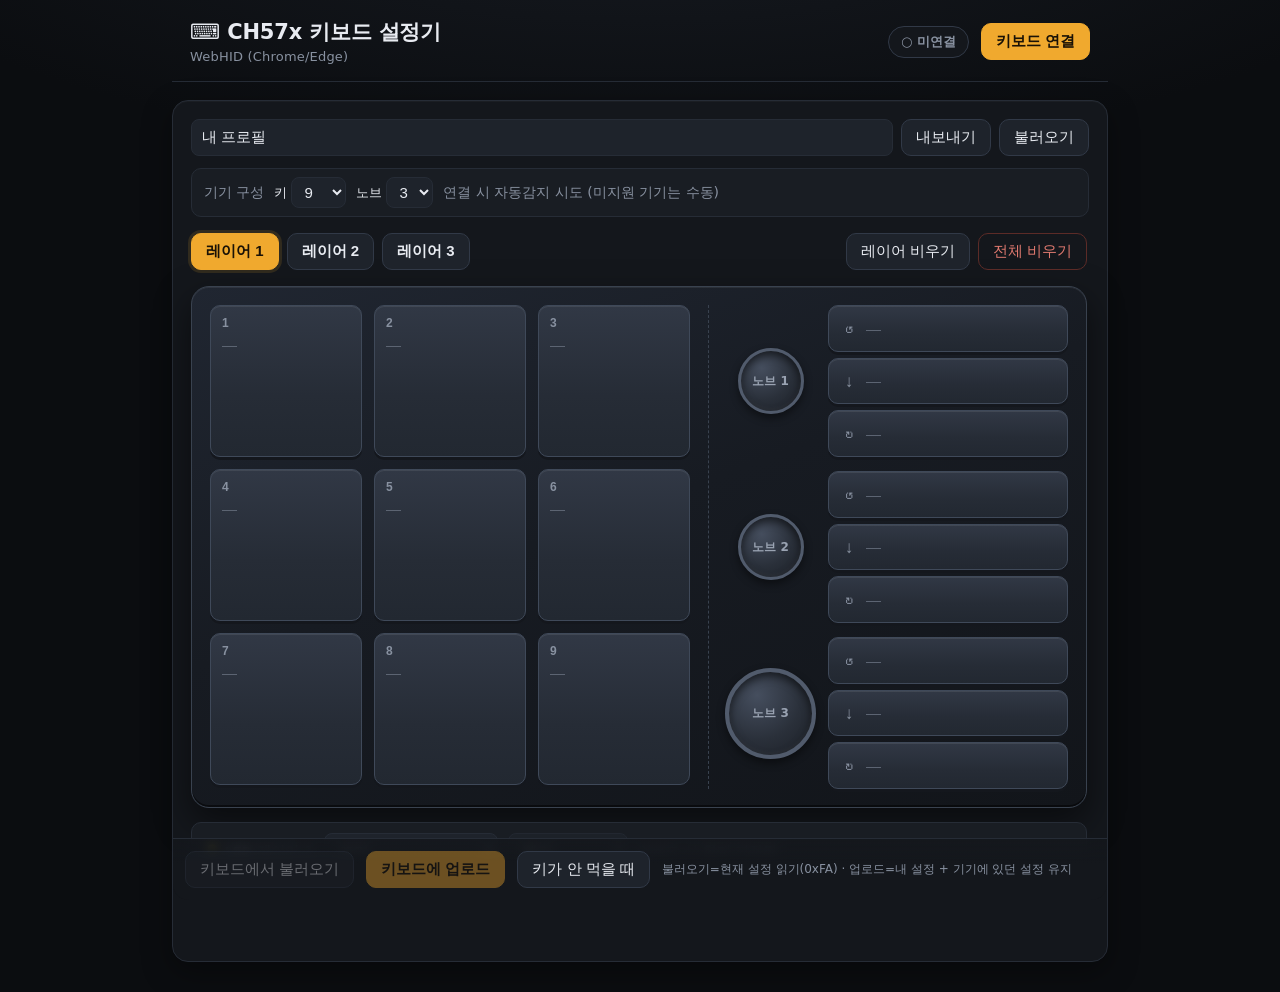
==== commit 1a576a16: "fix(web): 읽기 뒤 프로그래밍 종료를 안 보내 키보드가 설정 모드에 갇히던 것 실측(회장님 집 키패드 2026-09-13): 웹앱으로 연결·불러오기를 하면 그 뒤 키·노브 " ====
--- a/web/index.html
+++ b/web/index.html
@@ -55,7 +55,8 @@
         <button id="downloadBtn" disabled>키보드에서 불러오기</button>
         <button id="uploadBtn" class="primary" disabled>키보드에 업로드</button>
         <progress id="progress" value="0" max="1" style="display:none"></progress>
-        <span class="dim">불러오기=현재 설정 읽기(0xFA) · 업로드=전체 레이어 전송</span>
+        <button id="wakeBtn" title="키보드가 설정 모드에 갇혀 입력이 안 될 때 누르세요 (프로그래밍 종료 03 fd fe ff)">키가 안 먹을 때</button>
+        <span class="dim">불러오기=현재 설정 읽기(0xFA) · 업로드=내 설정 + 기기에 있던 설정 유지</span>
       </div>
       <details id="diagWrap" class="dbg" style="display:none">
         <summary>장치 진단 (REPORT_ID 확정용)</summary>
